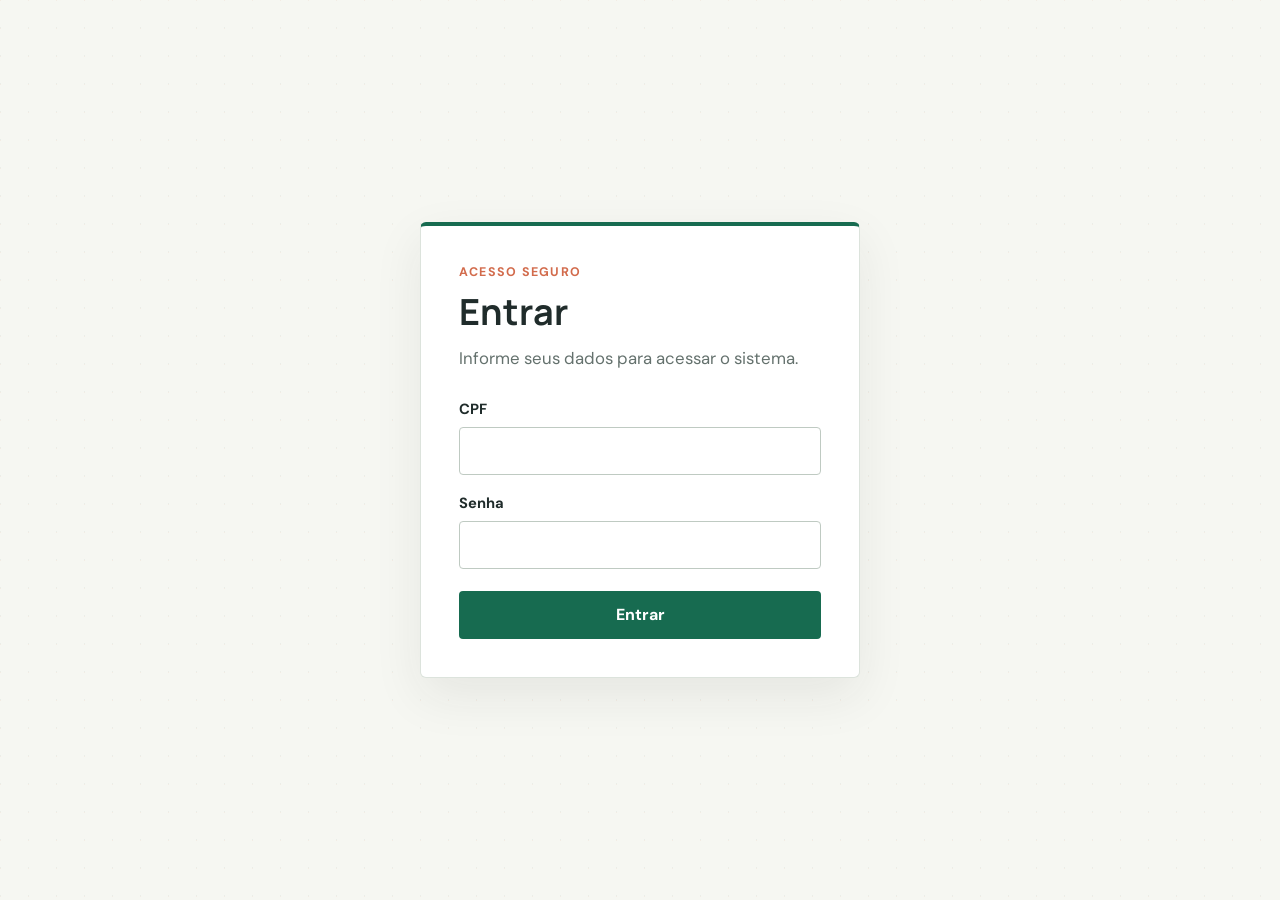
==== FrontIA/dashboard.html @ 65900f24 "Configura Swagger e estrutura de frontend/backend Foi adicionada a configuração de autenticação JWT " ====
<!doctype html>
<html lang="pt-BR">
<head>
    <meta charset="utf-8">
    <meta name="viewport" content="width=device-width, initial-scale=1">
    <title>BookTrader - Painel</title>
    <link rel="stylesheet" href="css/style.css">
</head>
<body>
    <main class="dashboard">
        <aside class="sidebar">
            <h1>BookTrader</h1>

            <nav>
                <button class="nav-item active" data-section="home"
                    onclick="renderSection('home')">
                    Início
                </button>

                <button class="nav-item" data-section="livros"
                    onclick="renderSection('livros')">
                    Livros
                </button>

                <button class="nav-item" data-section="ofertas"
                    onclick="renderSection('ofertas')">
                    Ofertas de troca
                </button>

                <button class="nav-item" data-section="solicitacoes"
                    onclick="renderSection('solicitacoes')">
                    Solicitações
                </button>
            </nav>

            <button class="logout-btn" onclick="logoutUsuario()">
                Sair
            </button>
        </aside>

        <section class="dashboard-content">
            <header class="dashboard-header">
                <h2 id="pageTitle">Início</h2>
            </header>

            <div id="pageContent"></div>
        </section>
    </main>

    <script src="js/api.js"></script>
    <script src="js/dashboard.js"></script>
</body>
</html>
---- FrontIA/css/style.css ----
@import url('https://fonts.googleapis.com/css2?family=DM+Sans:wght@400;500;600;700&family=Manrope:wght@500;600;700;800&display=swap');

:root {
    color-scheme: light;
    --ink: #202c2b;
    --muted: #64716d;
    --paper: #f6f7f2;
    --line: #dce3dc;
    --green: #176b50;
    --green-dark: #10513d;
    --coral: #d26b4c;
    --success-bg: #e6f4ec;
    --success-ink: #17603e;
    --error-bg: #fbe9e6;
    --error-ink: #a43e2c;
}

* {
    box-sizing: border-box;
}

body {
    min-width: 320px;
    min-height: 100vh;
    margin: 0;
    color: var(--ink);
    background-color: var(--paper);
    background-image: linear-gradient(135deg, rgba(210, 107, 76, 0.08) 0 1px, transparent 1px),
        linear-gradient(45deg, rgba(23, 107, 80, 0.06) 0 1px, transparent 1px);
    background-size: 28px 28px;
    font-family: 'DM Sans', sans-serif;
}

.page {
    display: flex;
    min-height: 100vh;
    align-items: center;
    justify-content: center;
    padding: 32px 20px;
    animation: arrive 420ms ease-out both;
}

.login-panel {
    width: min(100%, 440px);
    padding: 38px;
    border: 1px solid var(--line);
    border-top: 4px solid var(--green);
    border-radius: 6px;
    background: #fff;
    box-shadow: 0 18px 50px rgba(32, 44, 43, 0.08);
}

.page-header {
    margin-bottom: 30px;
}

.eyebrow {
    margin: 0 0 12px;
    color: var(--coral);
    font-size: 0.78rem;
    font-weight: 700;
    letter-spacing: 0.1em;
    text-transform: uppercase;
}

h1,
h2 {
    font-family: 'Manrope', sans-serif;
}

h1 {
    margin: 0;
    font-size: 2.25rem;
    line-height: 1.12;
}

.intro {
    margin: 14px 0 0;
    color: var(--muted);
    font-size: 1.05rem;
}

.form-field {
    display: grid;
    gap: 8px;
    margin-bottom: 18px;
}

label {
    font-size: 0.92rem;
    font-weight: 700;
}

input {
    width: 100%;
    min-height: 48px;
    padding: 0 13px;
    border: 1px solid #bfcac2;
    border-radius: 4px;
    color: var(--ink);
    background: #fff;
    font: inherit;
}

input:focus-visible {
    border-color: var(--green);
    outline: 3px solid rgba(23, 107, 80, 0.18);
    outline-offset: 1px;
}

button {
    width: 100%;
    min-height: 48px;
    margin-top: 4px;
    border: 0;
    border-radius: 4px;
    color: #fff;
    background: var(--green);
    font: inherit;
    font-weight: 700;
    cursor: pointer;
    transition: background-color 150ms ease, transform 150ms ease;
}

button:hover:not(:disabled) {
    background: var(--green-dark);
    transform: translateY(-1px);
}

button:focus-visible {
    outline: 3px solid var(--coral);
    outline-offset: 3px;
}

button:disabled {
    cursor: wait;
    opacity: 0.7;
}

.message {
    min-height: 0;
    margin: 14px 0 0;
    padding: 0;
    border-radius: 4px;
    font-size: 0.92rem;
    line-height: 1.45;
    overflow-wrap: anywhere;
}

.message:empty {
    display: none;
}

.message.success,
.message.error {
    padding: 11px 12px;
}

.message.success {
    color: var(--success-ink);
    background: var(--success-bg);
}

.message.error {
    color: var(--error-ink);
    background: var(--error-bg);
}

@keyframes arrive {
    from {
        opacity: 0;
        transform: translateY(8px);
    }
    to {
        opacity: 1;
        transform: translateY(0);
    }
}

@media (max-width: 480px) {
    .login-panel {
        padding: 30px 24px;
    }
}

@media (prefers-reduced-motion: reduce) {
    *,
    *::before,
    *::after {
        animation-duration: 0.01ms !important;
        transition-duration: 0.01ms !important;
    }
}


/* estilos do dashboard */

.dashboard {
    display: flex;
    min-height: 100vh;
}

.sidebar {
    display: flex;
    flex-direction: column;
    width: 250px;
    min-height: 100vh;
    padding: 30px 20px;
    background: var(--green-dark);
    color: #fff;
}

.sidebar h1 {
    margin-bottom: 40px;
    font-size: 1.7rem;
}

.sidebar nav {
    display: flex;
    flex-direction: column;
    gap: 10px;
}

.sidebar .nav-item {
    width: 100%;
    min-height: 45px;
    margin: 0;
    padding: 10px 14px;
    border-radius: 4px;
    color: #fff;
    background: transparent;
    text-align: left;
}

.sidebar .nav-item:hover,
.sidebar .nav-item.active {
    background: var(--green);
}

.sidebar .logout-btn {
    width: 100%;
    margin-top: auto;
    color: #fff;
    background: var(--coral);
}

.dashboard-content {
    flex: 1;
    min-width: 0;
    padding: 35px;
}

.dashboard-header {
    margin-bottom: 30px;
    padding-bottom: 20px;
    border-bottom: 1px solid var(--line);
}

.dashboard-header h2 {
    margin: 0;
    font-size: 1.8rem;
}

.panel {
    padding: 25px;
    border: 1px solid var(--line);
    border-radius: 6px;
    background: #fff;
    box-shadow: 0 8px 25px rgba(32, 44, 43, 0.05);
}

.panel h2 {
    margin-top: 0;
    color: var(--green-dark);
}

.panel p {
    color: var(--muted);
    line-height: 1.6;
}

@media (max-width: 700px) {
    .dashboard {
        flex-direction: column;
    }

    .sidebar {
        width: 100%;
        min-height: auto;
    }

    .sidebar h1 {
        margin-bottom: 20px;
    }

    .sidebar nav {
        display: grid;
        grid-template-columns: 1fr 1fr;
    }

    .sidebar .logout-btn {
        margin-top: 20px;
    }

    .dashboard-content {
        padding: 25px 18px;
    }
}
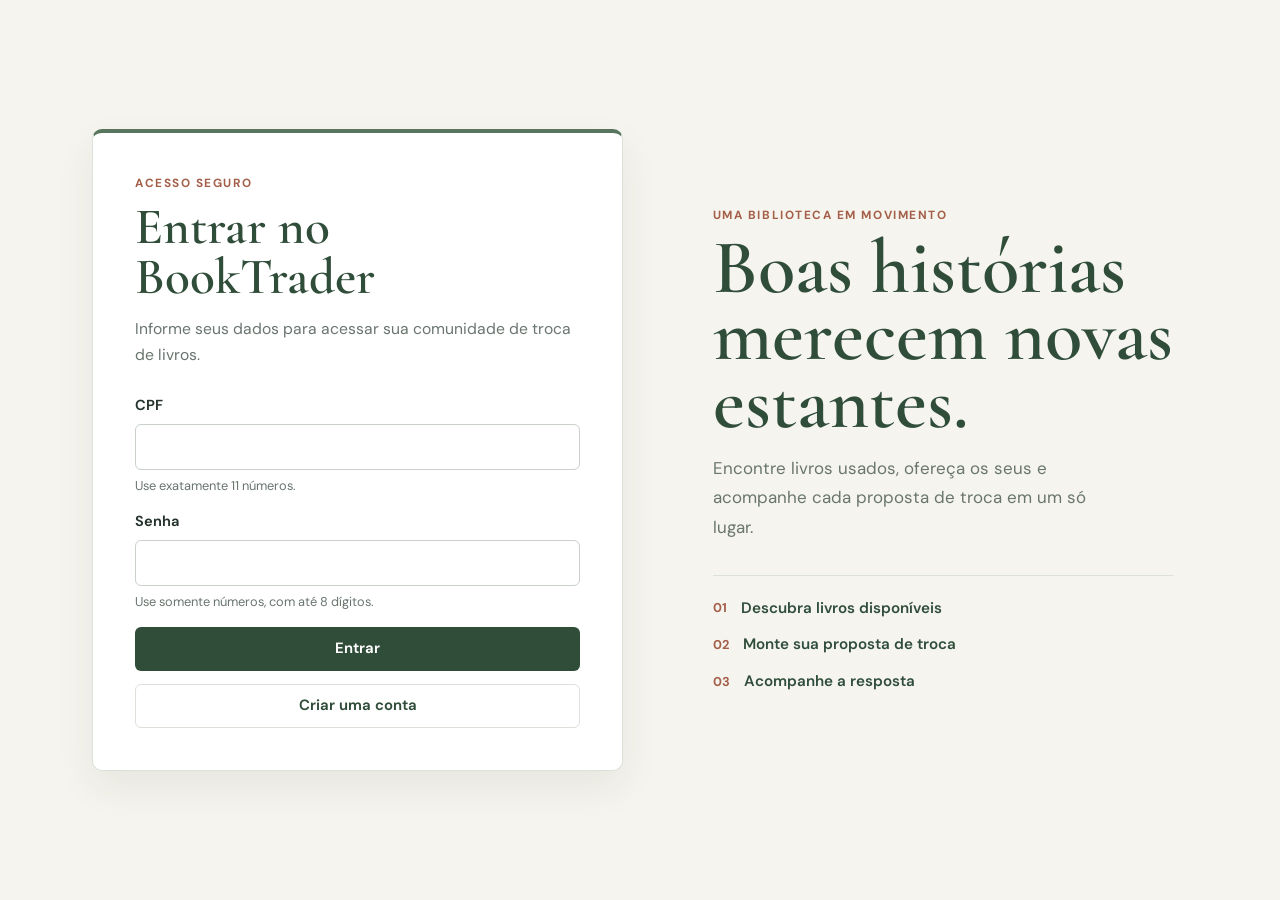
==== commit fe52776d: "Atualizando meus commit atualizando pq meu pc de casa foi suspenso" ====
--- a/FrontIA/dashboard.html
+++ b/FrontIA/dashboard.html
@@ -7,47 +7,51 @@
     <link rel="stylesheet" href="css/style.css">
 </head>
 <body>
-    <main class="dashboard">
-        <aside class="sidebar">
-            <h1>BookTrader</h1>
+<main class="dashboard">
+    <aside class="sidebar">
+        <a class="brand" href="dashboard.html" aria-label="BookTrader, início">BookTrader</a>
+        <p class="sidebar-caption">Trocas que fazem circular histórias.</p>
 
-            <nav>
-                <button class="nav-item active" data-section="home"
+        <nav aria-label="Navegação principal">
+            <button class="nav-item active" data-section="home"
                     onclick="renderSection('home')">
-                    Início
-                </button>
+                Início
+            </button>
 
-                <button class="nav-item" data-section="livros"
+            <button class="nav-item" data-section="livros"
                     onclick="renderSection('livros')">
-                    Livros
-                </button>
+                Livros
+            </button>
 
-                <button class="nav-item" data-section="ofertas"
+            <button class="nav-item" data-section="ofertas"
                     onclick="renderSection('ofertas')">
-                    Ofertas de troca
-                </button>
+                Ofertas de troca
+            </button>
 
-                <button class="nav-item" data-section="solicitacoes"
+            <button class="nav-item" data-section="solicitacoes"
                     onclick="renderSection('solicitacoes')">
-                    Solicitações
-                </button>
-            </nav>
+                Solicitações
+            </button>
+        </nav>
 
-            <button class="logout-btn" onclick="logoutUsuario()">
-                Sair
-            </button>
-        </aside>
+        <div class="sidebar-account">
+            <p class="sidebar-user" id="usuarioLogadoNome" aria-live="polite"></p>
+            <button class="logout-btn" type="button" onclick="logoutUsuario()">Sair</button>
+        </div>
+    </aside>
 
-        <section class="dashboard-content">
-            <header class="dashboard-header">
-                <h2 id="pageTitle">Início</h2>
-            </header>
+    <section class="dashboard-content">
+        <header class="dashboard-header">
+            <p class="eyebrow">Sua comunidade de leitura</p>
+            <h2 id="pageTitle">Início</h2>
+        </header>
 
-            <div id="pageContent"></div>
-        </section>
-    </main>
+        <div id="pageContent"></div>
+    </section>
+</main>
 
-    <script src="js/api.js"></script>
-    <script src="js/dashboard.js"></script>
+<script src="js/ui.js"></script>
+<script src="js/api.js"></script>
+<script src="js/dashboard.js"></script>
 </body>
 </html>
--- a/FrontIA/css/style.css
+++ b/FrontIA/css/style.css
@@ -1,22 +1,36 @@
-@import url('https://fonts.googleapis.com/css2?family=DM+Sans:wght@400;500;600;700&family=Manrope:wght@500;600;700;800&display=swap');
+@import url('https://fonts.googleapis.com/css2?family=Cormorant+Garamond:wght@500;600;700&family=DM+Sans:wght@400;500;600;700&display=swap');
 
 :root {
     color-scheme: light;
-    --ink: #202c2b;
-    --muted: #64716d;
-    --paper: #f6f7f2;
-    --line: #dce3dc;
-    --green: #176b50;
-    --green-dark: #10513d;
-    --coral: #d26b4c;
-    --success-bg: #e6f4ec;
-    --success-ink: #17603e;
-    --error-bg: #fbe9e6;
-    --error-ink: #a43e2c;
+    --ink: #26332c;
+    --muted: #69756e;
+    --paper: #f5f4ee;
+    --surface: #fff;
+    --surface-soft: #edf1e9;
+    --line: #dce2da;
+    --green: #58765e;
+    --green-dark: #304d3a;
+    --green-light: #e8eee6;
+    --terracotta: #a45f49;
+    --terracotta-light: #f6e8e2;
+    --gold: #8d744c;
+    --gold-light: #f3eddf;
+    --success-ink: #315b3d;
+    --success-bg: #e8f1e8;
+    --error-ink: #914b3e;
+    --error-bg: #f7e9e5;
+    --shadow: 0 16px 38px rgba(38, 51, 44, 0.07);
+    --font-body: 'DM Sans', 'Segoe UI', sans-serif;
+    --font-display: 'Cormorant Garamond', Georgia, serif;
 }
 
 * {
     box-sizing: border-box;
+}
+
+html {
+    min-width: 320px;
+    scroll-behavior: smooth;
 }
 
 body {
@@ -24,162 +38,1118 @@
     min-height: 100vh;
     margin: 0;
     color: var(--ink);
-    background-color: var(--paper);
-    background-image: linear-gradient(135deg, rgba(210, 107, 76, 0.08) 0 1px, transparent 1px),
-        linear-gradient(45deg, rgba(23, 107, 80, 0.06) 0 1px, transparent 1px);
-    background-size: 28px 28px;
-    font-family: 'DM Sans', sans-serif;
-}
-
-.page {
-    display: flex;
+    background: var(--paper);
+    font-family: var(--font-body);
+    line-height: 1.5;
+}
+
+button,
+input,
+select,
+textarea {
+    font: inherit;
+}
+
+button {
+    display: inline-flex;
+    min-height: 44px;
+    align-items: center;
+    justify-content: center;
+    padding: 10px 17px;
+    border: 1px solid transparent;
+    border-radius: 6px;
+    color: #fff;
+    background: var(--green-dark);
+    font-size: 0.93rem;
+    font-weight: 650;
+    line-height: 1.3;
+    text-align: center;
+    cursor: pointer;
+    transition: background-color 150ms ease, border-color 150ms ease, box-shadow 150ms ease, transform 150ms ease;
+}
+
+button:hover:not(:disabled) {
+    background: var(--green);
+    box-shadow: 0 5px 13px rgba(48, 77, 58, 0.14);
+    transform: translateY(-1px);
+}
+
+button:focus-visible,
+input:focus-visible,
+select:focus-visible,
+textarea:focus-visible,
+a:focus-visible {
+    outline: 3px solid rgba(164, 95, 73, 0.34);
+    outline-offset: 3px;
+}
+
+button:disabled {
+    opacity: 0.58;
+    cursor: not-allowed;
+}
+
+input:not([type='checkbox']),
+select,
+textarea {
+    width: 100%;
+    min-height: 46px;
+    padding: 10px 12px;
+    border: 1px solid #c9d1c9;
+    border-radius: 6px;
+    color: var(--ink);
+    background: var(--surface);
+    font-size: 0.96rem;
+    transition: border-color 150ms ease, box-shadow 150ms ease;
+}
+
+input:not([type='checkbox']):focus,
+select:focus,
+textarea:focus {
+    border-color: var(--green);
+    box-shadow: 0 0 0 3px rgba(88, 118, 94, 0.12);
+    outline: 0;
+}
+
+input::placeholder,
+textarea::placeholder {
+    color: #929b93;
+}
+
+textarea {
+    min-height: 120px;
+    resize: vertical;
+}
+
+label {
+    color: var(--ink);
+    font-size: 0.91rem;
+    font-weight: 650;
+}
+
+h1,
+h2,
+h3 {
+    margin-top: 0;
+    color: var(--green-dark);
+    font-family: var(--font-display);
+    font-weight: 600;
+}
+
+p {
+    overflow-wrap: anywhere;
+}
+
+[hidden] {
+    display: none !important;
+}
+
+.eyebrow {
+    margin: 0 0 9px;
+    color: var(--terracotta);
+    font-size: 0.74rem;
+    font-weight: 700;
+    letter-spacing: 0.13em;
+    text-transform: uppercase;
+}
+
+.button-secondary,
+button.button-secondary {
+    border-color: var(--line);
+    color: var(--green-dark);
+    background: var(--surface);
+}
+
+.button-secondary:hover:not(:disabled),
+button.button-secondary:hover:not(:disabled) {
+    border-color: var(--green);
+    color: #fff;
+    background: var(--green);
+}
+
+.button-danger,
+button.button-danger {
+    color: var(--error-ink);
+    background: var(--error-bg);
+}
+
+.button-danger:hover:not(:disabled),
+button.button-danger:hover:not(:disabled) {
+    color: #fff;
+    background: var(--error-ink);
+}
+
+.message {
+    margin: 0;
+    padding: 0;
+    border-radius: 6px;
+    font-size: 0.91rem;
+    line-height: 1.5;
+    overflow-wrap: anywhere;
+}
+
+.message:empty {
+    display: none;
+}
+
+.message.success,
+.message.error {
+    padding: 11px 13px;
+}
+
+.message.success {
+    color: var(--success-ink);
+    background: var(--success-bg);
+}
+
+.message.error {
+    color: var(--error-ink);
+    background: var(--error-bg);
+}
+
+.message.info {
+    padding: 11px 13px;
+    color: var(--green-dark);
+    background: var(--surface-soft);
+}
+
+.field-help {
+    min-height: 1.3em;
+    color: var(--muted);
+    font-size: 0.8rem;
+    line-height: 1.35;
+}
+
+.field-help.is-error {
+    color: var(--error-ink);
+}
+
+.auth-layout {
+    display: grid;
+    grid-template-columns: minmax(0, 0.95fr) minmax(320px, 0.85fr);
+    gap: clamp(42px, 7vw, 100px);
+    width: min(100%, 1160px);
     min-height: 100vh;
     align-items: center;
-    justify-content: center;
-    padding: 32px 20px;
-    animation: arrive 420ms ease-out both;
+    margin: 0 auto;
+    padding: 52px 32px;
 }
 
 .login-panel {
-    width: min(100%, 440px);
-    padding: 38px;
+    width: 100%;
+    padding: clamp(26px, 4vw, 42px);
     border: 1px solid var(--line);
     border-top: 4px solid var(--green);
-    border-radius: 6px;
-    background: #fff;
-    box-shadow: 0 18px 50px rgba(32, 44, 43, 0.08);
+    border-radius: 10px;
+    background: var(--surface);
+    box-shadow: var(--shadow);
 }
 
 .page-header {
-    margin-bottom: 30px;
-}
-
-.eyebrow {
-    margin: 0 0 12px;
-    color: var(--coral);
-    font-size: 0.78rem;
-    font-weight: 700;
-    letter-spacing: 0.1em;
-    text-transform: uppercase;
-}
-
-h1,
-h2 {
-    font-family: 'Manrope', sans-serif;
-}
-
-h1 {
-    margin: 0;
-    font-size: 2.25rem;
-    line-height: 1.12;
+    margin-bottom: 27px;
+}
+
+.page-header h1 {
+    margin: 0;
+    font-size: clamp(2.4rem, 4vw, 3.35rem);
+    line-height: 0.98;
 }
 
 .intro {
     margin: 14px 0 0;
     color: var(--muted);
-    font-size: 1.05rem;
+    font-size: 0.98rem;
+    line-height: 1.65;
+}
+
+.login-panel form:not([hidden]) {
+    display: grid;
+    gap: 17px;
 }
 
 .form-field {
     display: grid;
-    gap: 8px;
-    margin-bottom: 18px;
-}
-
-label {
+    gap: 7px;
+    min-width: 0;
+}
+
+.login-panel form button,
+.login-panel > button {
+    width: 100%;
+}
+
+.login-panel > button {
+    margin-top: 13px;
+}
+
+.auth-story {
+    max-width: 460px;
+    padding: 18px 0;
+}
+
+.auth-story h2 {
+    max-width: 460px;
+    margin: 0 0 17px;
+    font-size: clamp(3.4rem, 6vw, 5.2rem);
+    line-height: 0.88;
+}
+
+.auth-story > p:not(.eyebrow) {
+    max-width: 410px;
+    margin: 0;
+    color: var(--muted);
+    font-size: 1.06rem;
+    line-height: 1.75;
+}
+
+.auth-steps {
+    display: grid;
+    gap: 14px;
+    margin: 32px 0 0;
+    padding: 21px 0 0;
+    border-top: 1px solid var(--line);
+    list-style: none;
+}
+
+.auth-steps li {
+    display: flex;
+    align-items: center;
+    gap: 14px;
+    color: var(--green-dark);
+    font-size: 0.95rem;
+    font-weight: 600;
+}
+
+.auth-steps span,
+.step-number {
+    color: var(--terracotta);
+    font-size: 0.8rem;
+    font-weight: 700;
+}
+
+.dashboard {
+    display: grid;
+    grid-template-columns: 264px minmax(0, 1fr);
+    min-height: 100vh;
+}
+
+.sidebar {
+    position: sticky;
+    top: 0;
+    display: flex;
+    height: 100vh;
+    min-height: 520px;
+    flex-direction: column;
+    padding: 31px 21px 22px;
+    color: #fff;
+    background: var(--green-dark);
+}
+
+.brand {
+    display: inline-block;
+    color: #fff;
+    font-family: var(--font-display);
+    font-size: 2.45rem;
+    font-weight: 700;
+    line-height: 1;
+    text-decoration: none;
+}
+
+.sidebar-caption {
+    max-width: 190px;
+    margin: 10px 0 38px;
+    color: rgba(255, 255, 255, 0.7);
+    font-size: 0.84rem;
+    line-height: 1.55;
+}
+
+.sidebar nav {
+    display: grid;
+    gap: 7px;
+}
+
+.sidebar .nav-item {
+    width: 100%;
+    min-height: 46px;
+    justify-content: flex-start;
+    padding: 10px 13px;
+    border-left: 3px solid transparent;
+    border-radius: 5px;
+    color: rgba(255, 255, 255, 0.8);
+    background: transparent;
+    font-weight: 550;
+    text-align: left;
+}
+
+.sidebar .nav-item:hover,
+.sidebar .nav-item.active {
+    border-left-color: #d8c6a9;
+    color: #fff;
+    background: rgba(255, 255, 255, 0.11);
+    box-shadow: none;
+    transform: none;
+}
+
+.sidebar-account {
+    display: grid;
+    gap: 10px;
+    margin-top: auto;
+    padding-top: 20px;
+}
+
+.sidebar-user {
+    margin: 0;
+    color: #fff;
     font-size: 0.92rem;
-    font-weight: 700;
-}
-
-input {
+    font-weight: 650;
+    overflow-wrap: anywhere;
+}
+
+.sidebar .logout-btn {
     width: 100%;
-    min-height: 48px;
-    padding: 0 13px;
-    border: 1px solid #bfcac2;
-    border-radius: 4px;
+    min-height: 42px;
+    border-color: rgba(255, 255, 255, 0.28);
+    color: #fff;
+    background: transparent;
+}
+
+.sidebar .logout-btn:hover:not(:disabled) {
+    background: rgba(255, 255, 255, 0.12);
+    box-shadow: none;
+}
+
+.dashboard-content {
+    min-width: 0;
+    padding: 34px clamp(22px, 4.5vw, 64px) 56px;
+}
+
+.dashboard-header {
+    max-width: 1200px;
+    margin: 0 auto 24px;
+    padding-bottom: 17px;
+    border-bottom: 1px solid var(--line);
+}
+
+.dashboard-header .eyebrow {
+    margin-bottom: 3px;
+}
+
+.dashboard-header h2 {
+    margin: 0;
+    font-size: clamp(2.2rem, 3.5vw, 2.9rem);
+    line-height: 1;
+}
+
+#pageContent {
+    display: grid;
+    grid-template-columns: repeat(2, minmax(0, 1fr));
+    gap: 16px;
+    max-width: 1200px;
+    margin: 0 auto;
+}
+
+.panel {
+    min-width: 0;
+    padding: clamp(18px, 2.3vw, 25px);
+    border: 1px solid var(--line);
+    border-radius: 9px;
+    background: var(--surface);
+    box-shadow: 0 6px 19px rgba(38, 51, 44, 0.045);
+}
+
+#pageContent > .panel:first-child,
+.library-toolbar,
+.home-panel,
+.empty-state,
+.book-detail {
+    grid-column: 1 / -1;
+}
+
+.panel h2 {
+    margin: 0 0 13px;
+    color: var(--green-dark);
+    font-size: 1.85rem;
+    line-height: 1.05;
+}
+
+.panel h3 {
+    margin: 0 0 10px;
+    color: var(--green-dark);
+    font-size: 1.48rem;
+    line-height: 1.12;
+}
+
+.panel p {
+    margin: 0 0 12px;
+    color: var(--muted);
+    line-height: 1.6;
+}
+
+.panel p:last-child {
+    margin-bottom: 0;
+}
+
+.home-panel {
+    padding: clamp(25px, 5vw, 49px);
+    background:
+            radial-gradient(ellipse at 100% 0, rgba(237, 241, 233, 0.9), transparent 54%),
+            var(--surface);
+}
+
+.home-panel h2 {
+    max-width: 730px;
+    margin-bottom: 15px;
+    font-size: clamp(2.8rem, 5.3vw, 4.4rem);
+    line-height: 0.92;
+}
+
+.home-panel > p:not(.eyebrow) {
+    max-width: 620px;
+    font-size: 1.04rem;
+}
+
+.home-actions,
+.library-actions,
+.filter-actions,
+.book-detail-actions {
+    display: flex;
+    flex-wrap: wrap;
+    align-items: center;
+    gap: 9px;
+}
+
+.home-actions {
+    margin-top: 23px;
+}
+
+.home-step {
+    min-height: 160px;
+    background: var(--surface-soft);
+}
+
+.home-step .step-number {
+    display: inline-block;
+    margin-bottom: 12px;
+}
+
+.home-step h3 {
+    margin-bottom: 6px;
+}
+
+.home-step p {
+    margin: 0;
+}
+
+.library-toolbar h2 {
+    margin-bottom: 16px;
+}
+
+.library-actions {
+    margin-bottom: 19px;
+}
+
+.library-actions .button-create {
+    margin-left: auto;
+}
+
+#formFiltrosLivros {
+    display: grid;
+    grid-template-columns: repeat(3, minmax(0, 1fr));
+    gap: 13px;
+    align-items: end;
+    padding-top: 17px;
+    border-top: 1px solid var(--line);
+}
+
+.filter-field {
+    display: grid;
+    gap: 7px;
+    min-width: 0;
+}
+
+.filter-actions {
+    grid-column: 1 / -1;
+}
+
+.book-card {
+    display: grid;
+    grid-template-columns: 132px minmax(0, 1fr);
+    gap: 19px;
+    align-items: start;
+}
+
+.book-cover,
+.detail-cover-frame {
+    display: grid;
+    overflow: hidden;
+    aspect-ratio: 3 / 4;
+    place-items: center;
+    border: 1px solid rgba(48, 77, 58, 0.08);
+    border-radius: 7px;
+    background: var(--surface-soft);
+}
+
+.book-cover img,
+.detail-cover {
+    display: block;
+    width: 100%;
+    height: 100%;
+    object-fit: contain;
+    background: var(--surface-soft);
+}
+
+.cover-placeholder {
+    display: grid;
+    width: 100%;
+    height: 100%;
+    place-items: center;
+    padding: 12px;
+    color: var(--muted);
+    font-family: var(--font-display);
+    font-size: 1.15rem;
+    text-align: center;
+}
+
+.book-info {
+    min-width: 0;
+}
+
+.book-info .eyebrow {
+    margin-bottom: 6px;
+}
+
+.book-info h3 {
+    overflow-wrap: anywhere;
+}
+
+.book-info button {
+    margin-top: 7px;
+}
+
+.book-detail h2 {
+    margin-bottom: 20px;
+}
+
+.book-detail-layout {
+    display: grid;
+    grid-template-columns: minmax(150px, 220px) minmax(0, 1fr);
+    gap: clamp(20px, 4vw, 40px);
+    align-items: start;
+}
+
+.detail-cover-frame {
+    width: 100%;
+    max-height: 330px;
+}
+
+.book-detail-info {
+    display: grid;
+    gap: 10px;
+}
+
+.book-detail-info p {
+    margin: 0;
+}
+
+.book-detail-actions {
+    margin-top: 21px;
+    padding-top: 17px;
+    border-top: 1px solid var(--line);
+}
+
+.book-form {
+    display: grid;
+    gap: 9px;
+    max-width: 760px;
+}
+
+.book-form label {
+    margin-top: 5px;
+}
+
+.book-form button {
+    justify-self: start;
+    margin: 6px 8px 0 0;
+}
+
+#formOferta {
+    display: grid;
+    gap: 13px;
+}
+
+#formOferta > p {
+    margin: 2px 0 0;
+}
+
+#formOferta label:has(input[type='checkbox']) {
+    display: flex;
+    min-width: 0;
+    align-items: center;
+    gap: 11px;
+    padding: 11px 13px;
+    border: 1px solid var(--line);
+    border-radius: 6px;
+    background: #fcfcfa;
+    font-weight: 500;
+    line-height: 1.45;
+}
+
+input[type='checkbox'] {
+    flex: 0 0 18px;
+    width: 18px;
+    height: 18px;
+    margin: 0;
+    accent-color: var(--green);
+}
+
+#resumoOferta {
+    padding: 16px;
+    border: 1px solid var(--line);
+    border-left: 4px solid var(--gold);
+    border-radius: 6px;
+    background: var(--paper);
+}
+
+#resumoOferta h3 {
+    margin-bottom: 9px;
+}
+
+#resumoOferta p {
+    margin: 0 0 7px;
+}
+
+.trade-card h3 {
+    display: flex;
+    flex-wrap: wrap;
+    align-items: center;
+    gap: 9px;
+}
+
+.trade-card > p strong {
     color: var(--ink);
-    background: #fff;
-    font: inherit;
-}
-
-input:focus-visible {
-    border-color: var(--green);
-    outline: 3px solid rgba(23, 107, 80, 0.18);
-    outline-offset: 1px;
-}
-
-button {
-    width: 100%;
-    min-height: 48px;
-    margin-top: 4px;
-    border: 0;
-    border-radius: 4px;
-    color: #fff;
-    background: var(--green);
-    font: inherit;
-    font-weight: 700;
-    cursor: pointer;
-    transition: background-color 150ms ease, transform 150ms ease;
-}
-
-button:hover:not(:disabled) {
-    background: var(--green-dark);
-    transform: translateY(-1px);
-}
-
-button:focus-visible {
-    outline: 3px solid var(--coral);
-    outline-offset: 3px;
-}
-
-button:disabled {
-    cursor: wait;
-    opacity: 0.7;
-}
-
-.message {
-    min-height: 0;
-    margin: 14px 0 0;
-    padding: 0;
-    border-radius: 4px;
-    font-size: 0.92rem;
-    line-height: 1.45;
+}
+
+.trade-card ul {
+    display: grid;
+    gap: 9px;
+    margin: 0 0 15px;
+    padding-left: 20px;
+    color: var(--ink);
+}
+
+.trade-card li {
+    padding-left: 2px;
+    line-height: 1.5;
     overflow-wrap: anywhere;
 }
 
-.message:empty {
-    display: none;
-}
-
-.message.success,
-.message.error {
-    padding: 11px 12px;
-}
-
-.message.success {
+.trade-card li label {
+    display: flex;
+    align-items: center;
+    gap: 10px;
+    font-weight: 500;
+}
+
+.trade-card button {
+    margin: 4px 7px 0 0;
+}
+
+.status {
+    display: inline-flex;
+    min-height: 25px;
+    align-items: center;
+    padding: 4px 10px;
+    border-radius: 999px;
+    color: #5a5d54;
+    background: var(--surface-soft);
+    font-family: var(--font-body);
+    font-size: 0.68rem;
+    font-weight: 750;
+    line-height: 1.15;
+    text-transform: uppercase;
+}
+
+.status-pendente {
+    color: #755e35;
+    background: var(--gold-light);
+}
+
+.status-aceita,
+.status-aceito {
     color: var(--success-ink);
     background: var(--success-bg);
 }
 
-.message.error {
+.status-recusada,
+.status-recusado {
     color: var(--error-ink);
     background: var(--error-bg);
 }
 
-@keyframes arrive {
-    from {
-        opacity: 0;
-        transform: translateY(8px);
-    }
-    to {
-        opacity: 1;
-        transform: translateY(0);
-    }
-}
-
-@media (max-width: 480px) {
+.status-cancelada,
+.status-cancelado {
+    color: #666b63;
+    background: #eceee9;
+}
+
+.empty-state {
+    border-style: dashed;
+    background: rgba(255, 255, 255, 0.72);
+}
+
+.empty-state p {
+    margin: 0;
+}
+
+.app-modal {
+    width: min(calc(100% - 28px), 500px);
+    max-width: 500px;
+    max-height: min(90vh, 720px);
+    margin: auto;
+    padding: 0;
+    overflow: auto;
+    border: 0;
+    border-radius: 11px;
+    color: var(--ink);
+    background: transparent;
+}
+
+.app-modal::backdrop {
+    background: rgba(24, 35, 29, 0.62);
+    backdrop-filter: blur(3px);
+}
+
+.app-modal-card {
+    display: grid;
+    gap: 14px;
+    padding: clamp(23px, 6vw, 36px);
+    border: 1px solid var(--line);
+    border-top: 4px solid var(--green);
+    border-radius: 11px;
+    background: var(--surface);
+    box-shadow: 0 24px 70px rgba(20, 30, 25, 0.25);
+}
+
+.app-modal-icon {
+    display: grid;
+    width: 42px;
+    height: 42px;
+    place-items: center;
+    margin: 0;
+    border-radius: 50%;
+    color: var(--success-ink);
+    background: var(--success-bg);
+    font-size: 1.3rem;
+    font-weight: 750;
+}
+
+.app-modal-icon-error {
+    color: var(--error-ink);
+    background: var(--error-bg);
+}
+
+.app-modal-icon-confirm,
+.app-modal-icon-reason {
+    color: var(--gold);
+    background: var(--gold-light);
+}
+
+.app-modal-card h2 {
+    margin: 0;
+    color: var(--green-dark);
+    font-size: 2.05rem;
+    line-height: 1.03;
+}
+
+.app-modal-card > p {
+    margin: 0;
+    line-height: 1.55;
+    overflow-wrap: anywhere;
+}
+
+.app-modal-guidance {
+    color: var(--muted);
+}
+
+.app-modal-card label {
+    margin-bottom: -7px;
+}
+
+.app-modal-card textarea {
+    min-height: 116px;
+}
+
+.app-modal-validation {
+    color: var(--error-ink);
+    font-size: 0.88rem;
+}
+
+.app-modal-actions {
+    display: flex;
+    flex-wrap: wrap;
+    justify-content: flex-end;
+    gap: 9px;
+    margin-top: 5px;
+}
+
+.app-modal-actions button {
+    min-width: 112px;
+}
+
+.app-modal-actions [hidden],
+.app-modal-card [hidden] {
+    display: none !important;
+}
+
+@media (max-width: 900px) {
+    .auth-layout {
+        grid-template-columns: minmax(0, 1fr) minmax(290px, 0.9fr);
+        gap: 35px;
+        padding-right: 24px;
+        padding-left: 24px;
+    }
+
+    .dashboard {
+        grid-template-columns: 230px minmax(0, 1fr);
+    }
+
+    .sidebar {
+        padding-right: 17px;
+        padding-left: 17px;
+    }
+
+    .dashboard-content {
+        padding-right: 25px;
+        padding-left: 25px;
+    }
+
+    .book-card {
+        grid-template-columns: 112px minmax(0, 1fr);
+        gap: 15px;
+    }
+}
+
+@media (max-width: 760px) {
+    .auth-layout {
+        grid-template-columns: minmax(0, 1fr);
+        gap: 25px;
+        max-width: 620px;
+        padding: 30px 20px;
+    }
+
+    .auth-story {
+        max-width: none;
+        padding: 4px 3px;
+    }
+
+    .auth-story h2 {
+        max-width: 600px;
+        font-size: clamp(3rem, 10vw, 4.1rem);
+    }
+
+    .auth-steps {
+        grid-template-columns: 1fr;
+        gap: 10px;
+        margin-top: 22px;
+        padding-top: 16px;
+    }
+
+    .dashboard {
+        grid-template-columns: minmax(0, 1fr);
+    }
+
+    .sidebar {
+        position: static;
+        height: auto;
+        min-height: auto;
+        padding: 19px 20px;
+    }
+
+    .brand {
+        font-size: 2.2rem;
+    }
+
+    .sidebar-caption {
+        max-width: none;
+        margin: 4px 0 15px;
+    }
+
+    .sidebar nav {
+        grid-template-columns: repeat(4, minmax(0, 1fr));
+    }
+
+    .sidebar .nav-item {
+        justify-content: center;
+        padding: 9px 8px;
+        border: 0;
+        text-align: center;
+    }
+
+    .sidebar .nav-item:hover,
+    .sidebar .nav-item.active {
+        box-shadow: inset 0 -2px #d8c6a9;
+    }
+
+    .sidebar-account {
+        grid-template-columns: minmax(0, 1fr) auto;
+        align-items: center;
+        margin-top: 12px;
+        padding-top: 12px;
+        border-top: 1px solid rgba(255, 255, 255, 0.16);
+    }
+
+    .sidebar .logout-btn {
+        width: auto;
+        min-width: 100px;
+    }
+
+    .dashboard-content {
+        padding: 25px 20px 38px;
+    }
+
+    #pageContent {
+        grid-template-columns: minmax(0, 1fr);
+        gap: 13px;
+    }
+
+    #pageContent > .panel,
+    .library-toolbar,
+    .home-panel,
+    .empty-state,
+    .book-detail {
+        grid-column: 1;
+    }
+
+    #formFiltrosLivros {
+        grid-template-columns: repeat(2, minmax(0, 1fr));
+    }
+
+    .filter-actions {
+        grid-column: 1 / -1;
+    }
+
+    .library-actions .button-create {
+        margin-left: 0;
+    }
+}
+
+@media (max-width: 520px) {
+    .auth-layout {
+        gap: 20px;
+        padding: 20px 14px;
+    }
+
     .login-panel {
-        padding: 30px 24px;
+        padding: 25px 20px;
+    }
+
+    .page-header {
+        margin-bottom: 22px;
+    }
+
+    .auth-story h2 {
+        font-size: 3rem;
+    }
+
+    .sidebar {
+        padding: 17px 14px;
+    }
+
+    .sidebar nav {
+        grid-template-columns: repeat(2, minmax(0, 1fr));
+    }
+
+    .sidebar .nav-item {
+        justify-content: flex-start;
+        text-align: left;
+    }
+
+    .dashboard-content {
+        padding: 22px 13px 30px;
+    }
+
+    .dashboard-header h2 {
+        font-size: 2.2rem;
+    }
+
+    .panel {
+        padding: 18px;
+    }
+
+    .home-panel {
+        padding: 25px 20px;
+    }
+
+    .home-panel h2 {
+        font-size: 2.9rem;
+    }
+
+    .home-step {
+        min-height: auto;
+    }
+
+    #formFiltrosLivros {
+        grid-template-columns: minmax(0, 1fr);
+    }
+
+    .filter-actions {
+        grid-column: 1;
+    }
+
+    .book-card {
+        grid-template-columns: 90px minmax(0, 1fr);
+        gap: 13px;
+        padding: 14px;
+    }
+
+    .book-detail-layout {
+        grid-template-columns: minmax(0, 1fr);
+        gap: 17px;
+    }
+
+    .detail-cover-frame {
+        width: min(100%, 190px);
+        max-height: none;
+    }
+
+    .home-actions,
+    .library-actions,
+    .filter-actions,
+    .book-detail-actions {
+        align-items: stretch;
+        flex-direction: column;
+    }
+
+    .home-actions button,
+    .library-actions button,
+    .filter-actions button,
+    .book-detail-actions button {
+        width: 100%;
+    }
+
+    .app-modal-actions {
+        flex-direction: column-reverse;
+    }
+
+    .app-modal-actions button {
+        width: 100%;
+    }
+}
+
+@media (max-width: 360px) {
+    .book-card {
+        grid-template-columns: minmax(0, 1fr);
+    }
+
+    .book-cover {
+        width: min(100%, 155px);
+    }
+
+    .sidebar-account {
+        grid-template-columns: minmax(0, 1fr);
+    }
+
+    .sidebar .logout-btn {
+        width: 100%;
     }
 }
 
@@ -187,122 +1157,8 @@
     *,
     *::before,
     *::after {
+        scroll-behavior: auto !important;
+        transition-duration: 0.01ms !important;
         animation-duration: 0.01ms !important;
-        transition-duration: 0.01ms !important;
-    }
-}
-
-
-/* estilos do dashboard */
-
-.dashboard {
-    display: flex;
-    min-height: 100vh;
-}
-
-.sidebar {
-    display: flex;
-    flex-direction: column;
-    width: 250px;
-    min-height: 100vh;
-    padding: 30px 20px;
-    background: var(--green-dark);
-    color: #fff;
-}
-
-.sidebar h1 {
-    margin-bottom: 40px;
-    font-size: 1.7rem;
-}
-
-.sidebar nav {
-    display: flex;
-    flex-direction: column;
-    gap: 10px;
-}
-
-.sidebar .nav-item {
-    width: 100%;
-    min-height: 45px;
-    margin: 0;
-    padding: 10px 14px;
-    border-radius: 4px;
-    color: #fff;
-    background: transparent;
-    text-align: left;
-}
-
-.sidebar .nav-item:hover,
-.sidebar .nav-item.active {
-    background: var(--green);
-}
-
-.sidebar .logout-btn {
-    width: 100%;
-    margin-top: auto;
-    color: #fff;
-    background: var(--coral);
-}
-
-.dashboard-content {
-    flex: 1;
-    min-width: 0;
-    padding: 35px;
-}
-
-.dashboard-header {
-    margin-bottom: 30px;
-    padding-bottom: 20px;
-    border-bottom: 1px solid var(--line);
-}
-
-.dashboard-header h2 {
-    margin: 0;
-    font-size: 1.8rem;
-}
-
-.panel {
-    padding: 25px;
-    border: 1px solid var(--line);
-    border-radius: 6px;
-    background: #fff;
-    box-shadow: 0 8px 25px rgba(32, 44, 43, 0.05);
-}
-
-.panel h2 {
-    margin-top: 0;
-    color: var(--green-dark);
-}
-
-.panel p {
-    color: var(--muted);
-    line-height: 1.6;
-}
-
-@media (max-width: 700px) {
-    .dashboard {
-        flex-direction: column;
-    }
-
-    .sidebar {
-        width: 100%;
-        min-height: auto;
-    }
-
-    .sidebar h1 {
-        margin-bottom: 20px;
-    }
-
-    .sidebar nav {
-        display: grid;
-        grid-template-columns: 1fr 1fr;
-    }
-
-    .sidebar .logout-btn {
-        margin-top: 20px;
-    }
-
-    .dashboard-content {
-        padding: 25px 18px;
-    }
-}
+    }
+}
